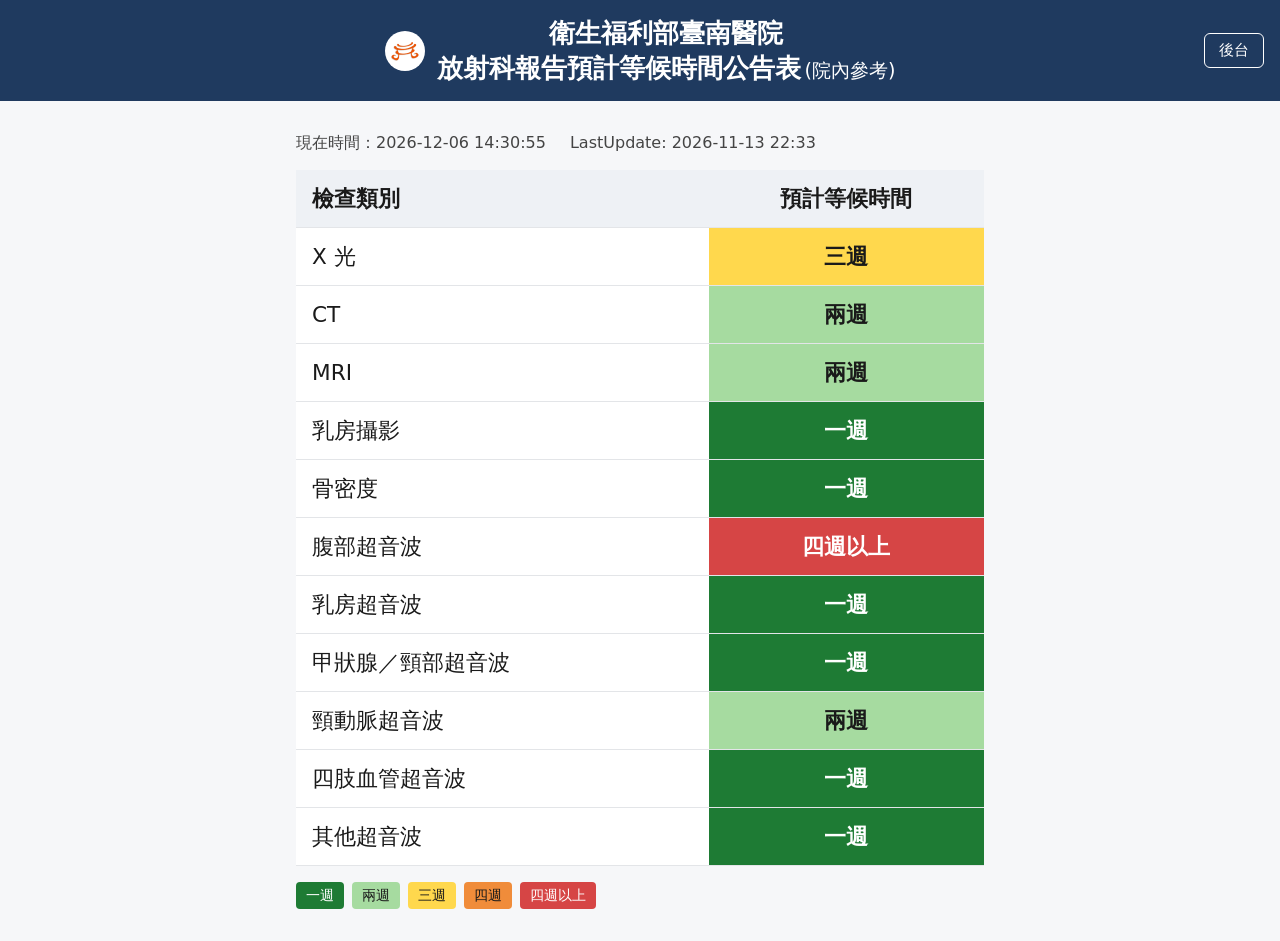
==== index.html @ c90d6813 "admin+board: RIS pending-list upload, actual wait column, history.csv log - Admin uploads the RIS pe" ====
<!doctype html>
<html lang="zh-Hant">
<head>
  <meta charset="utf-8">
  <meta name="viewport" content="width=device-width, initial-scale=1">
  <title>衛生福利部臺南醫院放射科報告預計等候時間公告表(院內參考)</title>
  <link rel="icon" type="image/png" href="hospital-logo.png">
  <link rel="stylesheet" href="style.css">
</head>
<body>
  <header class="topbar centered">
    <div class="brand">
      <img src="hospital-logo.png" alt="衛生福利部臺南醫院院徽" width="32" height="32">
      <h1>衛生福利部臺南醫院<br>放射科報告預計等候時間公告表<small>(院內參考)</small></h1>
    </div>
    <a class="btn" href="admin.html">後台</a>
  </header>
  <main>
    <p class="meta">
      <span>現在時間：<span id="now">—</span></span>
      <span>LastUpdate: <span id="last-update">—</span></span>
    </p>
    <p id="error" class="error" hidden>資料讀取失敗，請稍後再試</p>
    <table class="board" id="board">
      <thead><tr><th>檢查類別</th><th>預計等候時間</th><th id="actual-th" hidden></th></tr></thead>
      <tbody id="rows"></tbody>
    </table>
    <ul class="legend" id="legend"></ul>
  </main>
  <script type="module" src="app.js"></script>
</body>
</html>
---- style.css ----
* { box-sizing: border-box; }
body {
  margin: 0; background: #f6f7f9; color: #1a1a1a;
  font-family: "Noto Sans TC", "Microsoft JhengHei", system-ui, sans-serif;
}
.topbar {
  display: flex; justify-content: space-between; align-items: center; gap: 12px;
  padding: 16px; background: #1f3a5f; color: #fff;
}
.topbar h1 { margin: 0; font-size: clamp(1.1rem, 4vw, 1.6rem); }
.btn {
  flex-shrink: 0; padding: 6px 14px; border-radius: 6px; border: 1px solid currentColor;
  background: transparent; color: inherit; text-decoration: none; font-size: 0.95rem; cursor: pointer;
}
.btn.primary { background: #1f3a5f; color: #fff; border-color: #1f3a5f; }
main { max-width: 720px; margin: 0 auto; padding: 16px; }
.meta { display: flex; flex-wrap: wrap; gap: 8px 24px; color: #444; font-variant-numeric: tabular-nums; }
.error { padding: 12px; background: #fde8e8; color: #9b1c1c; border-radius: 6px; }
.board { width: 100%; border-collapse: collapse; background: #fff; }
.board th, .board td { padding: 12px; border-bottom: 1px solid #e3e5e8; text-align: left; }
.board th { background: #eef1f5; }
.board td.wait { width: 40%; font-weight: 700; text-align: center; }
.legend { list-style: none; display: flex; flex-wrap: wrap; gap: 8px; padding: 0; margin: 16px 0; }
.legend li { padding: 4px 10px; border-radius: 4px; font-size: 0.9rem; }
.admin-row select { width: 100%; padding: 6px; font-size: 1rem; font-weight: 700; }
.panel { background: #fff; padding: 16px; border-radius: 8px; margin-bottom: 16px; }
.panel input { width: 100%; padding: 8px; font-size: 1rem; margin: 8px 0; }
.msg { min-height: 1.4em; }
.msg.ok { color: #1e7b34; }
.msg.err { color: #9b1c1c; }
.actions { display: flex; flex-wrap: wrap; gap: 8px; margin-top: 12px; }
.btn.secondary { color: #1f3a5f; }
/* Public board: centered title with the admin button kept at the top right. */
.topbar.centered { display: grid; grid-template-columns: 1fr auto 1fr; }
.topbar.centered .brand { grid-column: 2; display: flex; align-items: center; justify-content: center; gap: 12px; }
.topbar.centered .brand img { width: 32px; height: 32px; flex-shrink: 0; box-sizing: content-box; background: #fff; border-radius: 50%; padding: 4px; }
.topbar.centered h1 { text-align: center; line-height: 1.35; }
.topbar.centered h1 small { font-size: 0.75em; font-weight: 400; margin-left: 4px; white-space: nowrap; }
.topbar.centered .btn { grid-column: 3; justify-self: end; }
#board th, #board td { font-size: 1.35rem; padding: 14px 16px; }
#board th:first-child, #board td:first-child { text-align: left; }
#board th:last-child, #board td:last-child { text-align: center; }
@media (max-width: 480px) {
  .topbar.centered { grid-template-columns: 1fr; }
  .topbar.centered .brand, .topbar.centered .btn { grid-column: 1; }
  .topbar.centered h1 small { display: block; margin-left: 0; }
  .topbar.centered .btn { grid-row: 1; }
  #board th, #board td { font-size: 1.15rem; padding: 12px; }
}
/* RIS upload panel (admin) and the optional third column on the board. */
.panel h2 { margin: 0 0 8px; font-size: 1.1rem; }
.hint { margin: 0 0 8px; color: #555; font-size: 0.9rem; }
#ris-preview { margin: 12px 0; }
#ris-preview th, #ris-preview td { font-size: 0.95rem; padding: 8px; }
#ris-result details { margin: 8px 0; overflow-wrap: anywhere; }
#ris-result ul { margin: 4px 0 8px; padding-left: 20px; }
#board th:nth-child(3), #board td:nth-child(3) { text-align: center; }
#board th:nth-child(2):not(:last-child), #board td:nth-child(2):not(:last-child) { text-align: center; }
#board th:nth-child(3) { font-size: 1.05rem; }
#board.has-actual td.wait { width: 30%; }
@media (max-width: 480px) {
  #board th:nth-child(3) { font-size: 0.95rem; }
  #board td.wait { width: auto; }
}
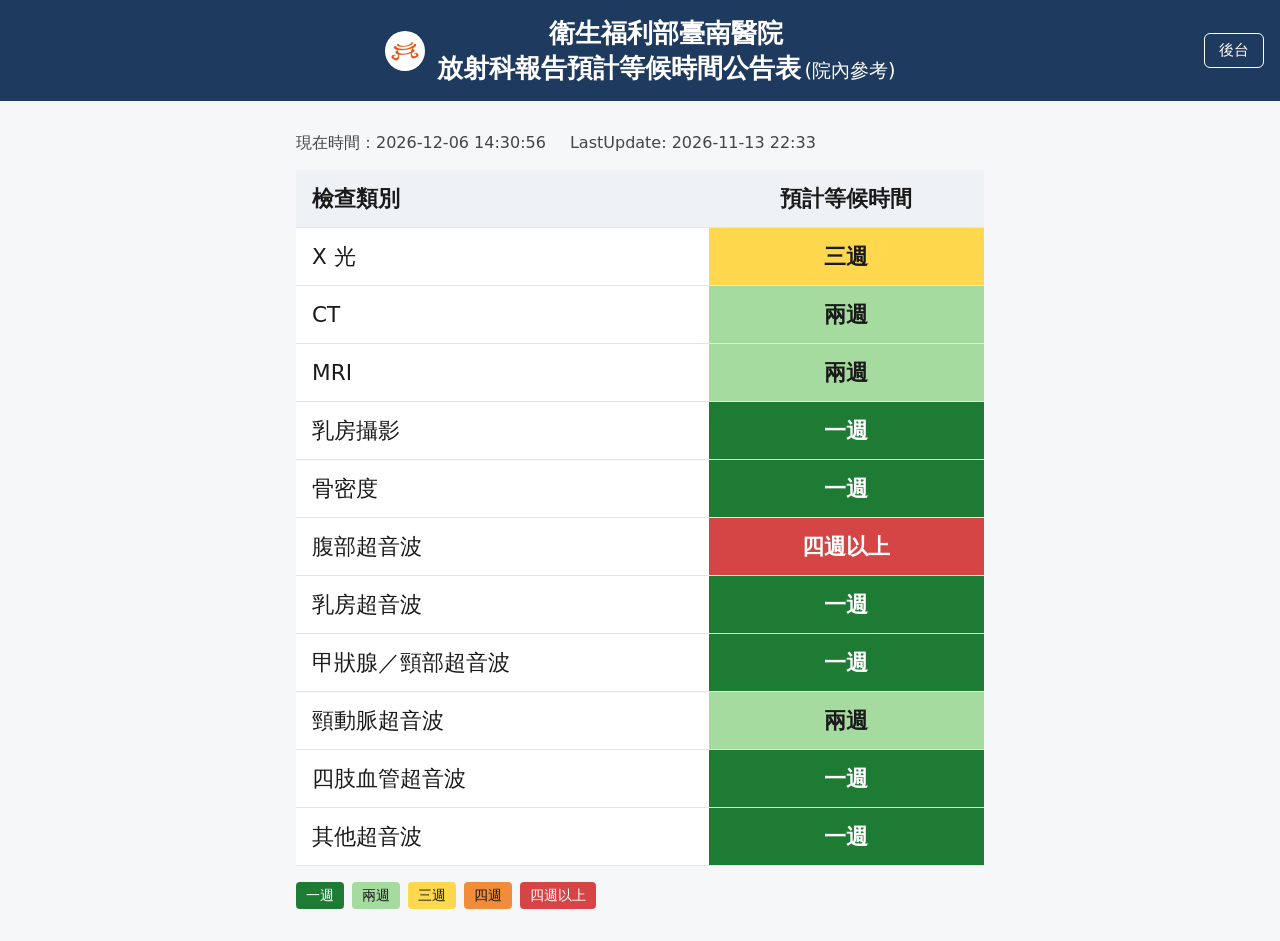
==== commit 84960599: "admin: expected-weeks log (expected_history.csv) + download; versioned module URLs - Every successfu" ====
--- a/index.html
+++ b/index.html
@@ -5,7 +5,7 @@
   <meta name="viewport" content="width=device-width, initial-scale=1">
   <title>衛生福利部臺南醫院放射科報告預計等候時間公告表(院內參考)</title>
   <link rel="icon" type="image/png" href="hospital-logo.png">
-  <link rel="stylesheet" href="style.css">
+  <link rel="stylesheet" href="style.css?v=20261114c">
 </head>
 <body>
   <header class="topbar centered">
@@ -27,6 +27,6 @@
     </table>
     <ul class="legend" id="legend"></ul>
   </main>
-  <script type="module" src="app.js"></script>
+  <script type="module" src="app.js?v=20261114c"></script>
 </body>
 </html>
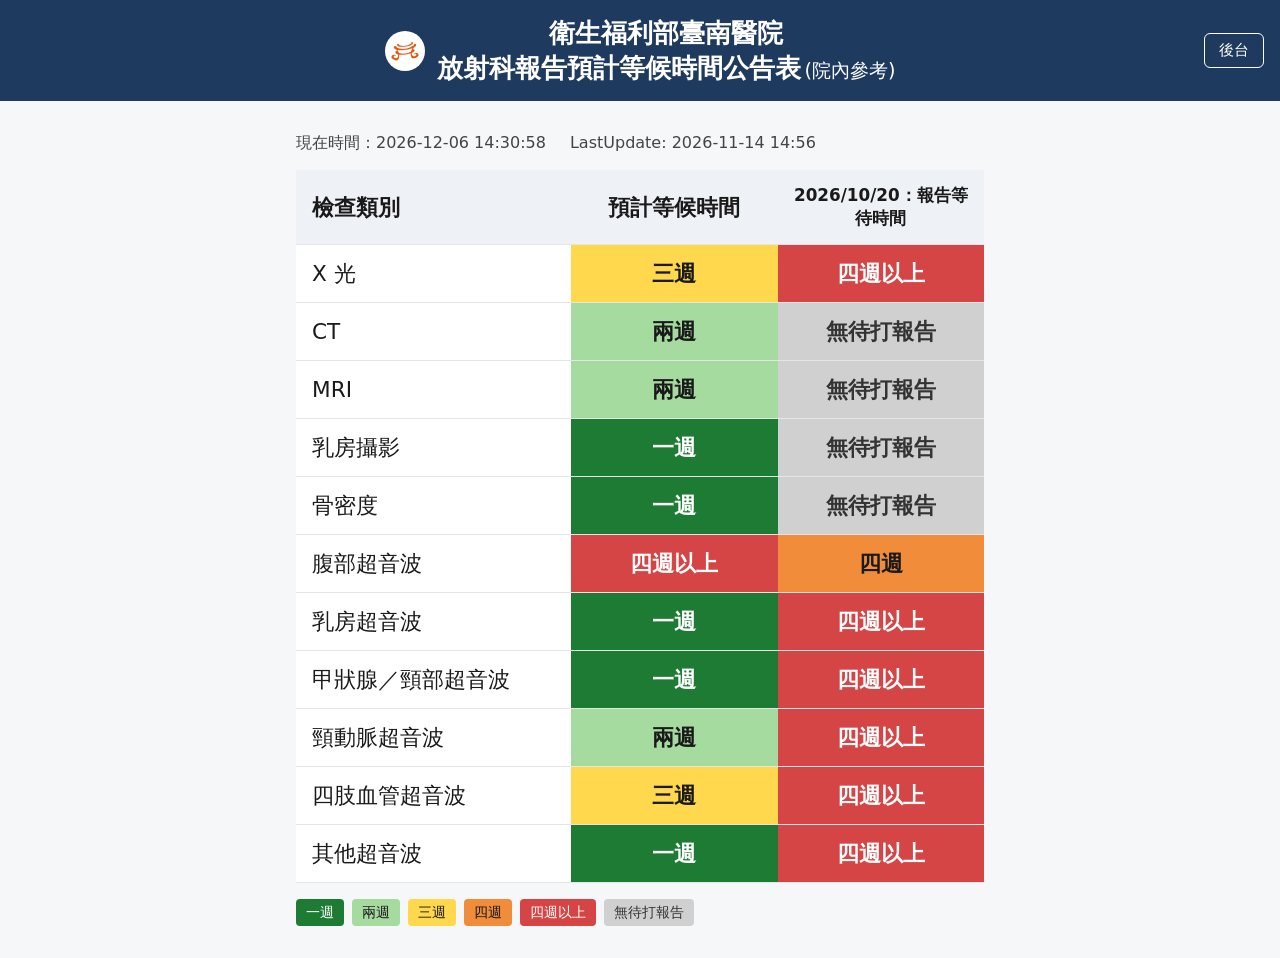
==== commit eecab6e7: "admin+board: report completion rate column, history.csv rate columns Completion rate per category = " ====
--- a/index.html
+++ b/index.html
@@ -5,7 +5,7 @@
   <meta name="viewport" content="width=device-width, initial-scale=1">
   <title>衛生福利部臺南醫院放射科報告預計等候時間公告表(院內參考)</title>
   <link rel="icon" type="image/png" href="hospital-logo.png">
-  <link rel="stylesheet" href="style.css?v=20261114c">
+  <link rel="stylesheet" href="style.css?v=20261116a">
 </head>
 <body>
   <header class="topbar centered">
@@ -22,11 +22,11 @@
     </p>
     <p id="error" class="error" hidden>資料讀取失敗，請稍後再試</p>
     <table class="board" id="board">
-      <thead><tr><th>檢查類別</th><th>預計等候時間</th><th id="actual-th" hidden></th></tr></thead>
+      <thead><tr><th>檢查類別</th><th>預計等候時間</th><th id="actual-th" hidden></th><th id="rate-th" hidden></th></tr></thead>
       <tbody id="rows"></tbody>
     </table>
     <ul class="legend" id="legend"></ul>
   </main>
-  <script type="module" src="app.js?v=20261114c"></script>
+  <script type="module" src="app.js?v=20261116a"></script>
 </body>
 </html>
--- a/style.css
+++ b/style.css
@@ -58,7 +58,16 @@
 #board th:nth-child(2):not(:last-child), #board td:nth-child(2):not(:last-child) { text-align: center; }
 #board th:nth-child(3) { font-size: 1.05rem; }
 #board.has-actual td.wait { width: 30%; }
+/* Optional fourth column: report completion rate (%). */
+#board th:nth-child(4), #board td:nth-child(4) { text-align: center; }
+#board th:nth-child(4) { font-size: 1.05rem; }
+#board td.rate { font-weight: 700; }
+#board.has-rate td.wait { width: 24%; }
+#board.has-rate td.rate { width: 22%; }
 @media (max-width: 480px) {
-  #board th:nth-child(3) { font-size: 0.95rem; }
+  #board th:nth-child(3), #board th:nth-child(4) { font-size: 0.95rem; }
+  #board td.rate { width: auto; }
+  #board.has-rate th, #board.has-rate td { font-size: 0.95rem; padding: 10px 6px; }
+  #board.has-rate th:nth-child(3), #board.has-rate th:nth-child(4) { font-size: 0.8rem; }
   #board td.wait { width: auto; }
 }
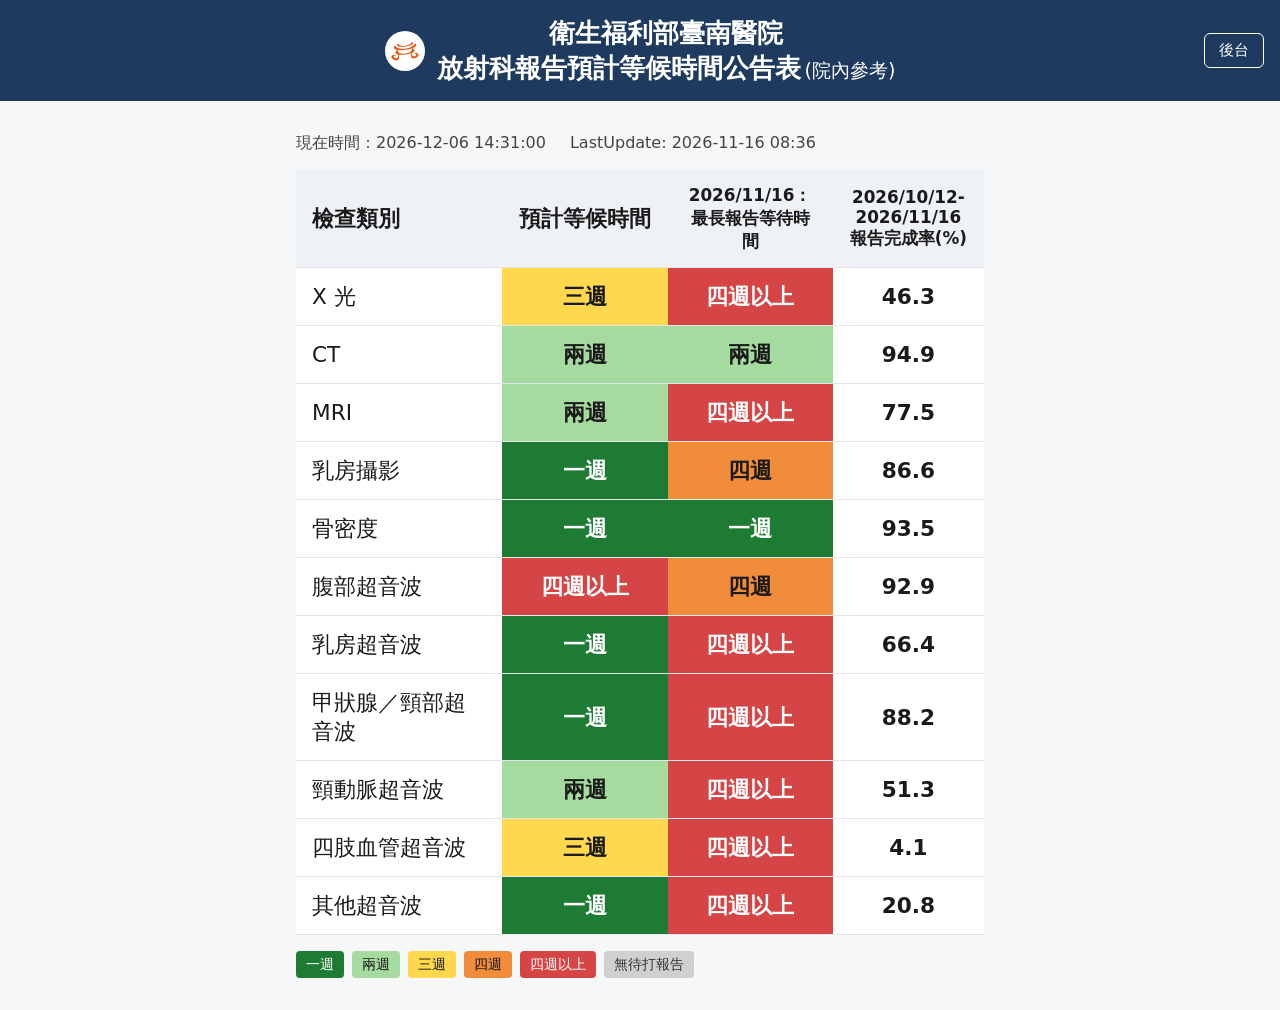
==== commit 94eed56d: "board: rename actual column to 最長報告等待時間; cache strings ?v=20261116b Co-Authored-By: Claude Opus 5.5 " ====
--- a/index.html
+++ b/index.html
@@ -5,7 +5,7 @@
   <meta name="viewport" content="width=device-width, initial-scale=1">
   <title>衛生福利部臺南醫院放射科報告預計等候時間公告表(院內參考)</title>
   <link rel="icon" type="image/png" href="hospital-logo.png">
-  <link rel="stylesheet" href="style.css?v=20261116a">
+  <link rel="stylesheet" href="style.css?v=20261116b">
 </head>
 <body>
   <header class="topbar centered">
@@ -27,6 +27,6 @@
     </table>
     <ul class="legend" id="legend"></ul>
   </main>
-  <script type="module" src="app.js?v=20261116a"></script>
+  <script type="module" src="app.js?v=20261116b"></script>
 </body>
 </html>
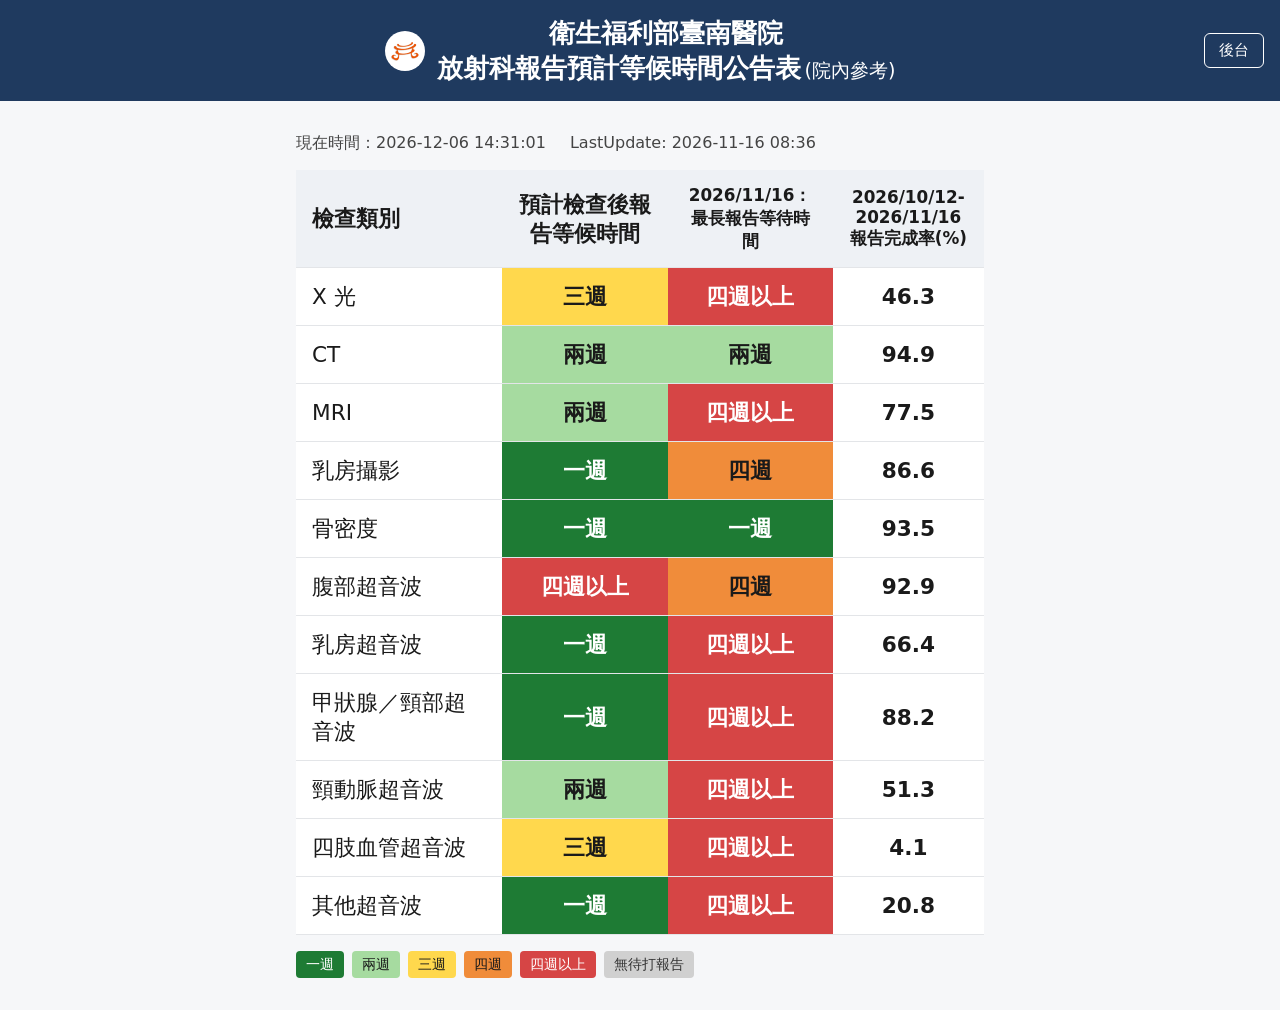
==== commit 8f5e93f6: "board: rename expected column to 預計檢查後報告等候時間; cache strings ?v=20261116c Co-Authored-By: Claude Opus" ====
--- a/index.html
+++ b/index.html
@@ -5,7 +5,7 @@
   <meta name="viewport" content="width=device-width, initial-scale=1">
   <title>衛生福利部臺南醫院放射科報告預計等候時間公告表(院內參考)</title>
   <link rel="icon" type="image/png" href="hospital-logo.png">
-  <link rel="stylesheet" href="style.css?v=20261116b">
+  <link rel="stylesheet" href="style.css?v=20261116c">
 </head>
 <body>
   <header class="topbar centered">
@@ -22,11 +22,11 @@
     </p>
     <p id="error" class="error" hidden>資料讀取失敗，請稍後再試</p>
     <table class="board" id="board">
-      <thead><tr><th>檢查類別</th><th>預計等候時間</th><th id="actual-th" hidden></th><th id="rate-th" hidden></th></tr></thead>
+      <thead><tr><th>檢查類別</th><th>預計檢查後報告等候時間</th><th id="actual-th" hidden></th><th id="rate-th" hidden></th></tr></thead>
       <tbody id="rows"></tbody>
     </table>
     <ul class="legend" id="legend"></ul>
   </main>
-  <script type="module" src="app.js?v=20261116b"></script>
+  <script type="module" src="app.js?v=20261116c"></script>
 </body>
 </html>
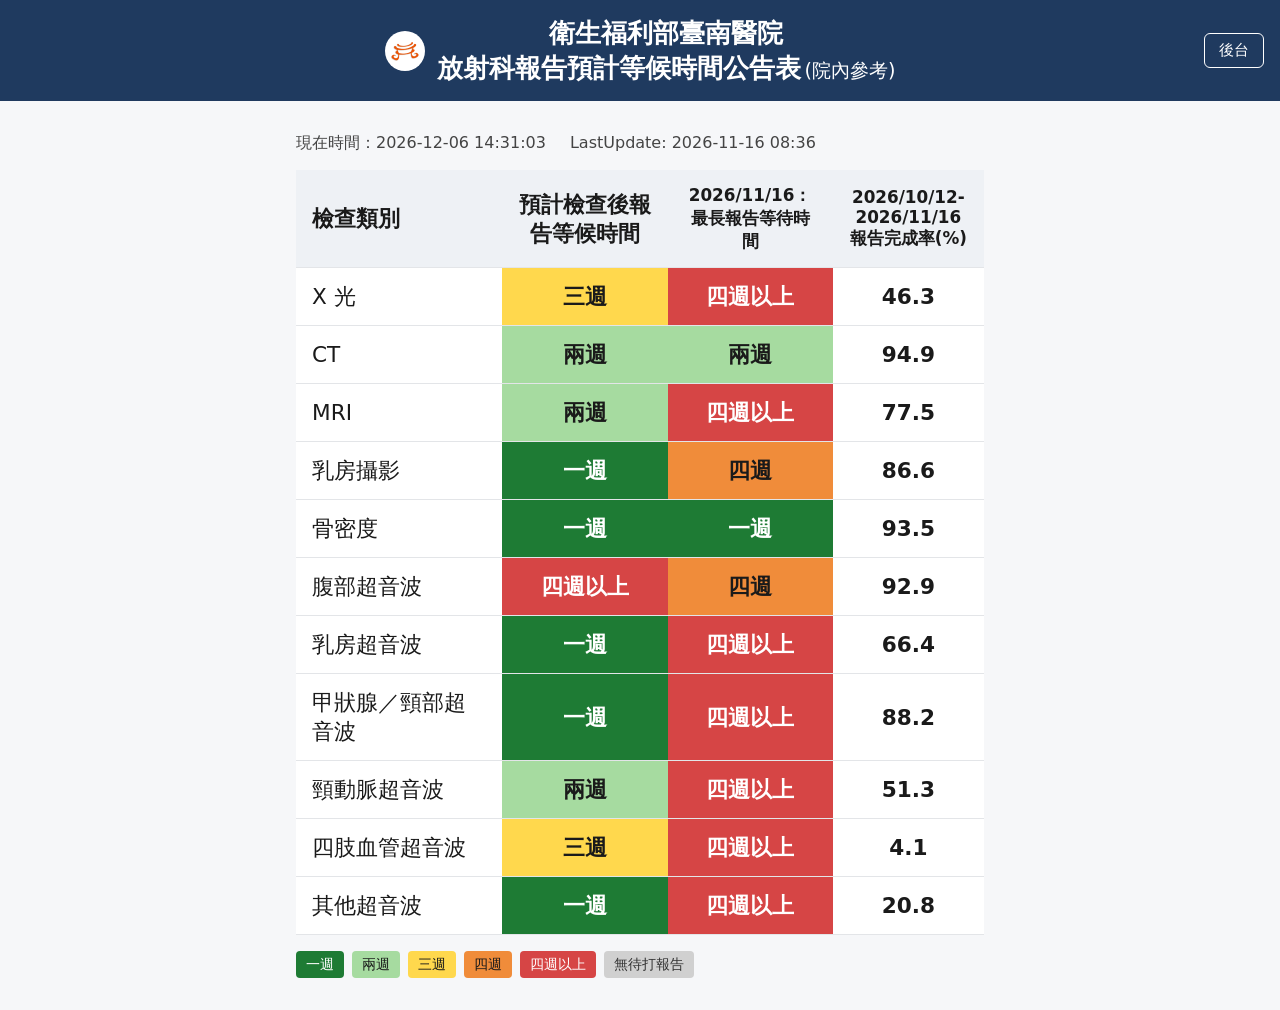
==== commit 4f36005c: "admin: accept 007 bookmarklet JSON (mjb3w001-list/1) alongside RIS txt; ?v=20261118a parseRisJson fi" ====
--- a/index.html
+++ b/index.html
@@ -5,7 +5,7 @@
   <meta name="viewport" content="width=device-width, initial-scale=1">
   <title>衛生福利部臺南醫院放射科報告預計等候時間公告表(院內參考)</title>
   <link rel="icon" type="image/png" href="hospital-logo.png">
-  <link rel="stylesheet" href="style.css?v=20261116c">
+  <link rel="stylesheet" href="style.css?v=20261118a">
 </head>
 <body>
   <header class="topbar centered">
@@ -27,6 +27,6 @@
     </table>
     <ul class="legend" id="legend"></ul>
   </main>
-  <script type="module" src="app.js?v=20261116c"></script>
+  <script type="module" src="app.js?v=20261118a"></script>
 </body>
 </html>
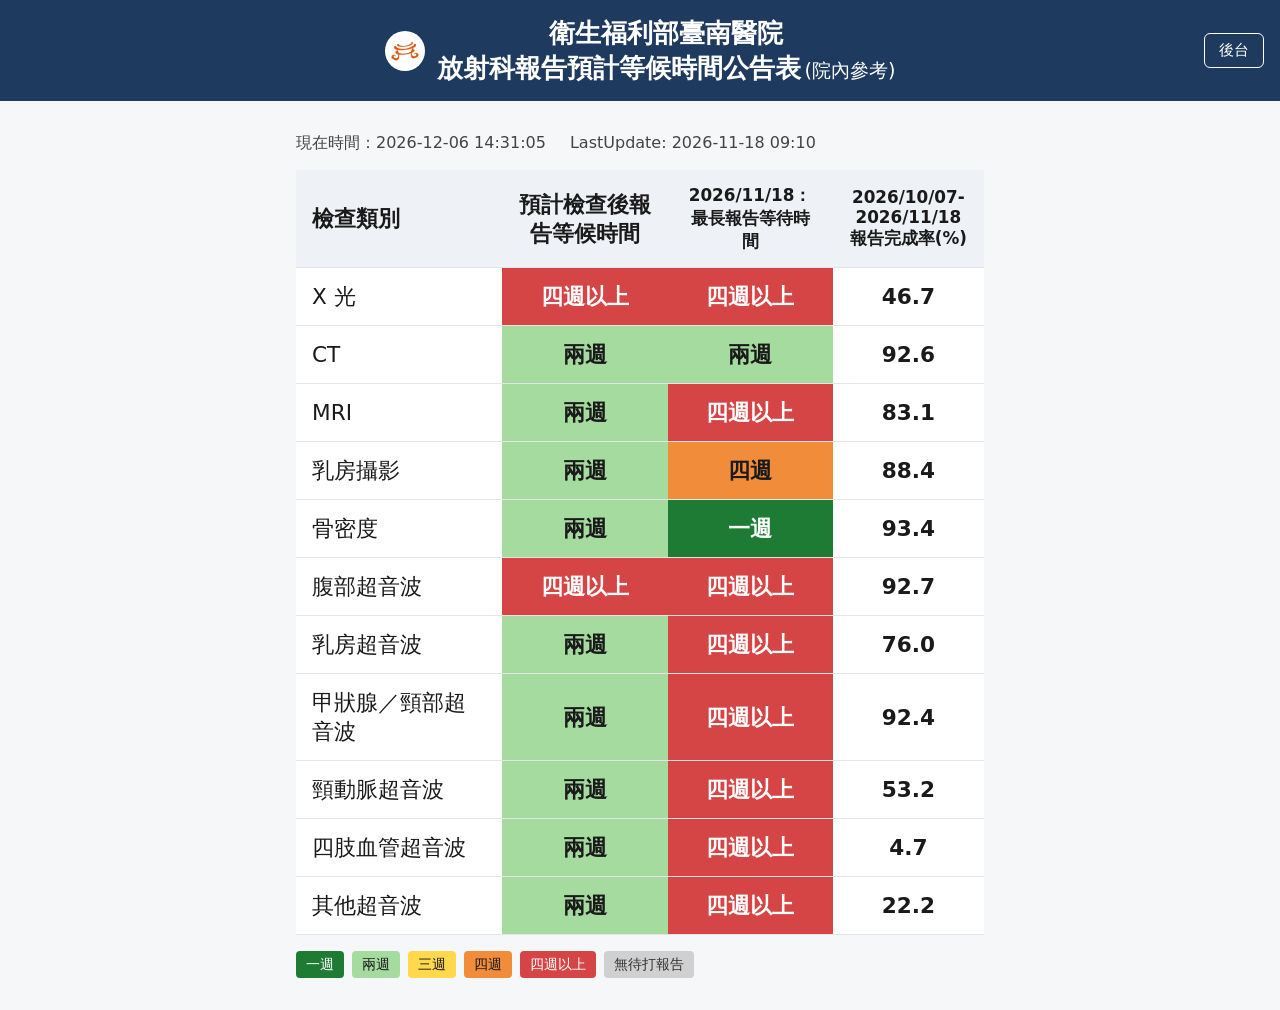
==== commit 8eb0ff2c: "board: expected wait uses the same five bands as actual (add 四週; 5=四週以上); ?v=20261118b Owner ruling:" ====
--- a/index.html
+++ b/index.html
@@ -5,7 +5,7 @@
   <meta name="viewport" content="width=device-width, initial-scale=1">
   <title>衛生福利部臺南醫院放射科報告預計等候時間公告表(院內參考)</title>
   <link rel="icon" type="image/png" href="hospital-logo.png">
-  <link rel="stylesheet" href="style.css?v=20261118a">
+  <link rel="stylesheet" href="style.css?v=20261118b">
 </head>
 <body>
   <header class="topbar centered">
@@ -27,6 +27,6 @@
     </table>
     <ul class="legend" id="legend"></ul>
   </main>
-  <script type="module" src="app.js?v=20261118a"></script>
+  <script type="module" src="app.js?v=20261118b"></script>
 </body>
 </html>
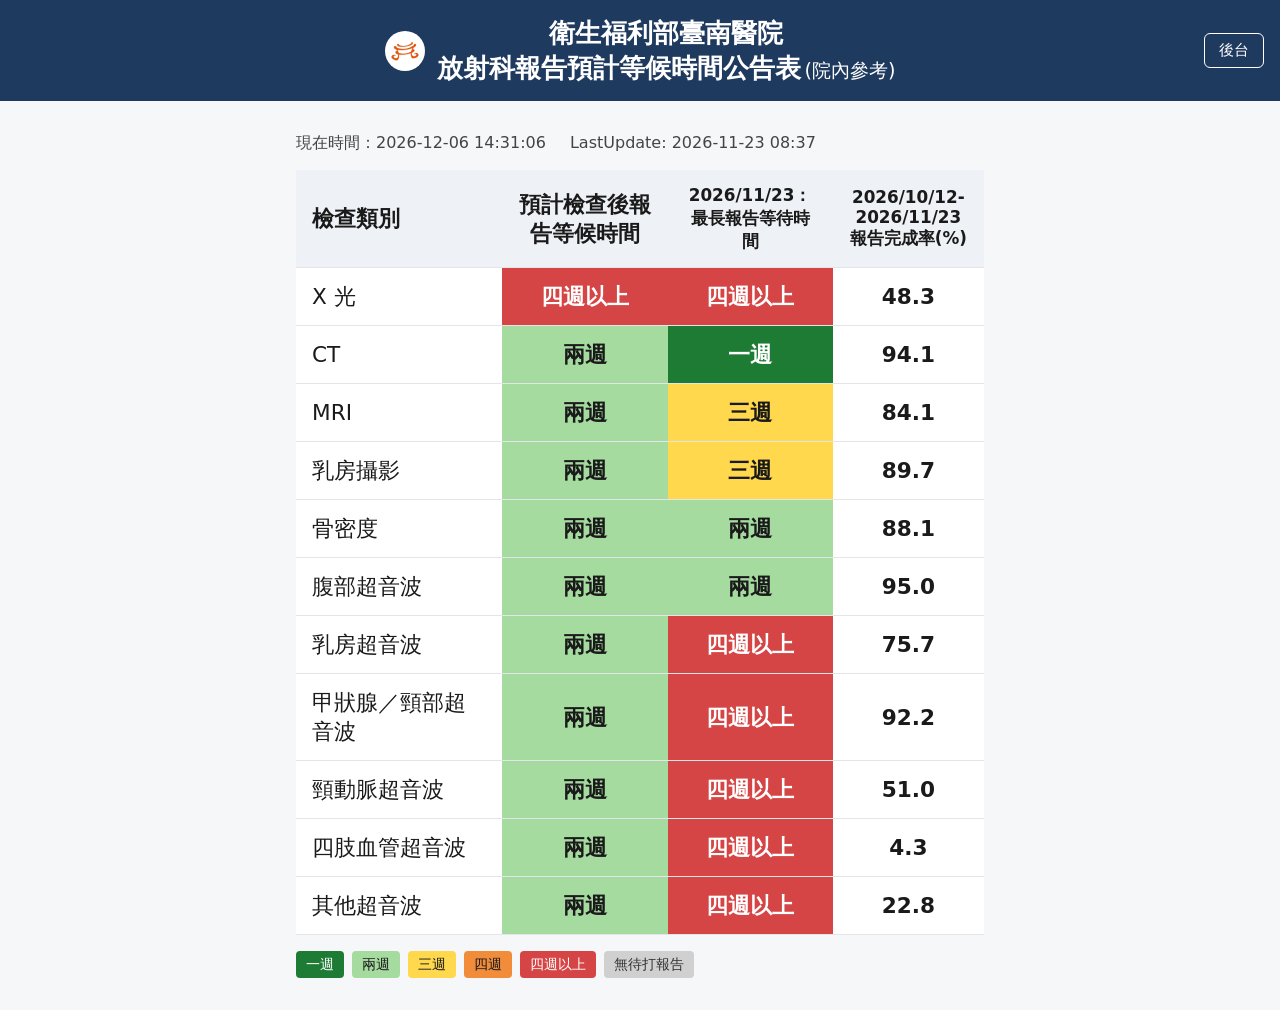
==== commit 0c5f5a2c: "admin: password-encrypted MJB3W001 bookmarklet install page; ?v=20261123a QA: self-review → fresh r1" ====
--- a/index.html
+++ b/index.html
@@ -5,7 +5,7 @@
   <meta name="viewport" content="width=device-width, initial-scale=1">
   <title>衛生福利部臺南醫院放射科報告預計等候時間公告表(院內參考)</title>
   <link rel="icon" type="image/png" href="hospital-logo.png">
-  <link rel="stylesheet" href="style.css?v=20261118b">
+  <link rel="stylesheet" href="style.css?v=20261123a">
 </head>
 <body>
   <header class="topbar centered">
@@ -27,6 +27,6 @@
     </table>
     <ul class="legend" id="legend"></ul>
   </main>
-  <script type="module" src="app.js?v=20261118b"></script>
+  <script type="module" src="app.js?v=20261123a"></script>
 </body>
 </html>
